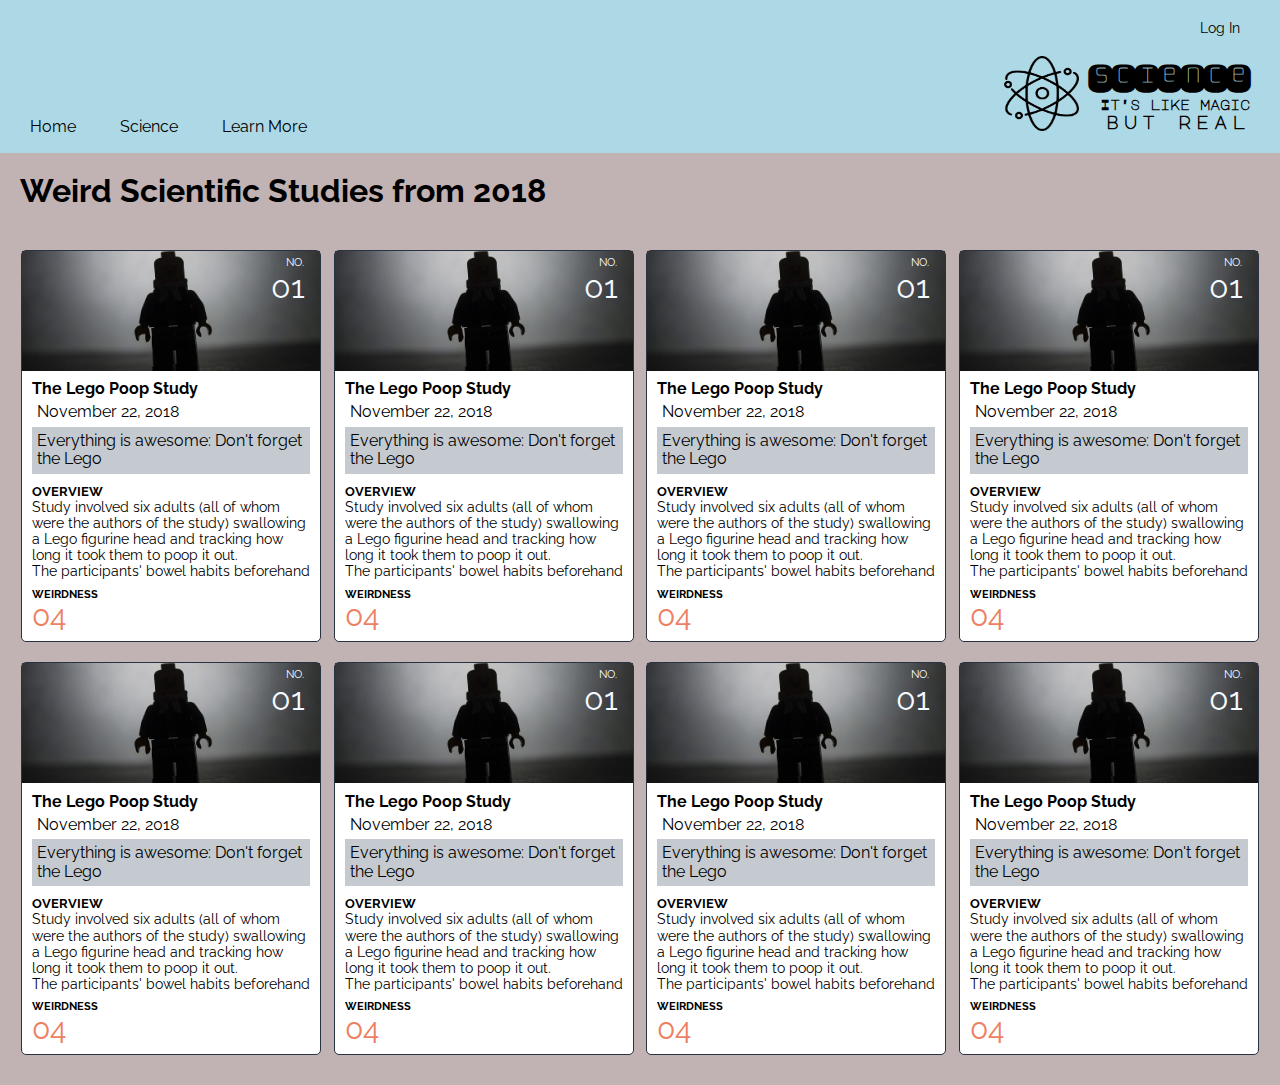
==== index.html @ 2aad4932 "First card duplicated x 8" ====
<!DOCTYPE html>
<html>
<head>
  <meta charset="utf-8">
  <meta name="viewport" content="width=device-width, initial-scale=1">
  <title>Static Comp I</title>
  <link rel="stylesheet" type="text/css" href="styles/normalize.css">
  <link rel="stylesheet" type="text/css" href="styles/styles.css">
  <link href="https://fonts.googleapis.com/css?family=Major+Mono+Display|Monofett|Raleway:400,600,800" rel="stylesheet">
  <link rel="stylesheet" href="https://use.fontawesome.com/releases/v5.7.0/css/all.css" integrity="sha384-lZN37f5QGtY3VHgisS14W3ExzMWZxybE1SJSEsQp9S+oqd12jhcu+A56Ebc1zFSJ" crossorigin="anonymous">
</head>
<body>
  <header class="header">
    <nav class="header_nav nav">
      <ul class="nav">
        <li class="home">
          <a href="#" class="menu">
            <i class="fas fa-home icon"></i>
            Home
          </a>
        </li>
        <li class="help">
          <a href="#" class="menu">
           <i class="fas fa-hands-helping icon"></i>
            Science
          </a>
        </li>
        <li class="learn-more">
          <a href="#" class="menu">
            <i class="fas fa-list-alt icon"></i>
            Learn More
          </a>
        </li>
      </ul>
    </nav>
    <section class="header-right">
      <article class="user">
        <a href="Log In" class="login">
          <i class="far fa-user-circle icon"></i>
          Log In
          <i class="fas fa-caret-down icon"></i>
        </a>
      </article>
      <article class="logo">
        <a href="#" class="logo-a">
          <img src="images/science.png" class="logo-img" alt="Atom icon for science logo">
          <div class="logo-text">
            <h1 class="logo-heading">
            Science
            </h1>
            <h2 class="logo-subheading">  It's like magic <span class="but-real">
              but real
            </span></h2>
          </div>
        </a>
      </article>
    </section>
  </header>
  <main>
      <h3>
        Weird Scientific Studies from 2018
      </h3>
    <section class="gallery">

      <!-- 11111111111111111 -->

      <article class="card-1 card">
        <div class="cover">
          <img src="images/lego.jpg" class="cover-image" alt="Ominous looking backlit silhouette of a lego man">
          <i class="fas fa-flask cover-icon"></i>
          <p class="rank-label">
            NO.
          </p>
          <p class="rank-number">
            01
          </p>
        </div>
        <div class="text-container">
          <h4>
            The Lego Poop Study
          </h4>
          <p class="date wm-detail">
            November 22, 2018
          </p>
          <a href="https://onlinelibrary.wiley.com/doi/full/10.1111/jpc.14309" class="study-link">
            <p class="link">
             Everything is awesome: Don't forget the Lego
            </p>
          </a>
          <h5 class="overview">
            Overview
          </h5>
          <p class="details">
            Study involved six adults (all of whom were the authors of the study) swallowing a Lego figurine head and tracking how long it took them to poop it out. <br>
            The participants' bowel habits beforehand were measured by a Stool Hardness and Transit (SHAT) score, while the dependent variable was the Found and Retrieved Time (FART) score.
          </p>
          <h6>
            Weirdness
          </h6>
          <p class="num">
            04
          </p>
        </div>
      </article>

      <!-- 222222222222222222 -->

      <article class="card-2 card">
        <div class="cover">
          <img src="images/lego.jpg" class="cover-image" alt="Ominous looking backlit silhouette of a lego man">
          <i class="fas fa-flask cover-icon"></i>
          <p class="rank-label">
            NO.
          </p>
          <p class="rank-number">
            01
          </p>
        </div>
        <div class="text-container">
          <h4>
            The Lego Poop Study
          </h4>
          <p class="date wm-detail">
            November 22, 2018
          </p>
          <a href="https://onlinelibrary.wiley.com/doi/full/10.1111/jpc.14309" class="study-link">
            <p class="link">
             Everything is awesome: Don't forget the Lego
            </p>
          </a>
          <h5 class="overview">
            Overview
          </h5>
          <p class="details">
            Study involved six adults (all of whom were the authors of the study) swallowing a Lego figurine head and tracking how long it took them to poop it out. <br>
            The participants' bowel habits beforehand were measured by a Stool Hardness and Transit (SHAT) score, while the dependent variable was the Found and Retrieved Time (FART) score.
          </p>
          <h6>
            Weirdness
          </h6>
          <p class="num">
            04
          </p>
        </div>
      </article>
      
      <!-- 3333333333333333333 -->

      <article class="card-3 card">
        <div class="cover">
          <img src="images/lego.jpg" class="cover-image" alt="Ominous looking backlit silhouette of a lego man">
          <i class="fas fa-flask cover-icon"></i>
          <p class="rank-label">
            NO.
          </p>
          <p class="rank-number">
            01
          </p>
        </div>
        <div class="text-container">
          <h4>
            The Lego Poop Study
          </h4>
          <p class="date wm-detail">
            November 22, 2018
          </p>
          <a href="https://onlinelibrary.wiley.com/doi/full/10.1111/jpc.14309" class="study-link">
            <p class="link">
             Everything is awesome: Don't forget the Lego
            </p>
          </a>
          <h5 class="overview">
            Overview
          </h5>
          <p class="details">
            Study involved six adults (all of whom were the authors of the study) swallowing a Lego figurine head and tracking how long it took them to poop it out. <br>
            The participants' bowel habits beforehand were measured by a Stool Hardness and Transit (SHAT) score, while the dependent variable was the Found and Retrieved Time (FART) score.
          </p>
          <h6>
            Weirdness
          </h6>
          <p class="num">
            04
          </p>
        </div>
      </article>    

      <!-- 4444444444444444444 -->

      <article class="card-4 card">
        <div class="cover">
          <img src="images/lego.jpg" class="cover-image" alt="Ominous looking backlit silhouette of a lego man">
          <i class="fas fa-flask cover-icon"></i>
          <p class="rank-label">
            NO.
          </p>
          <p class="rank-number">
            01
          </p>
        </div>
        <div class="text-container">
          <h4>
            The Lego Poop Study
          </h4>
          <p class="date wm-detail">
            November 22, 2018
          </p>
          <a href="https://onlinelibrary.wiley.com/doi/full/10.1111/jpc.14309" class="study-link">
            <p class="link">
             Everything is awesome: Don't forget the Lego
            </p>
          </a>
          <h5 class="overview">
            Overview
          </h5>
          <p class="details">
            Study involved six adults (all of whom were the authors of the study) swallowing a Lego figurine head and tracking how long it took them to poop it out. <br>
            The participants' bowel habits beforehand were measured by a Stool Hardness and Transit (SHAT) score, while the dependent variable was the Found and Retrieved Time (FART) score.
          </p>
          <h6>
            Weirdness
          </h6>
          <p class="num">
            04
          </p>
        </div>
      </article>

      <!-- 55555555555555555555555 -->

      <article class="card-5 card">
        <div class="cover">
          <img src="images/lego.jpg" class="cover-image" alt="Ominous looking backlit silhouette of a lego man">
          <i class="fas fa-flask cover-icon"></i>
          <p class="rank-label">
            NO.
          </p>
          <p class="rank-number">
            01
          </p>
        </div>
        <div class="text-container">
          <h4>
            The Lego Poop Study
          </h4>
          <p class="date wm-detail">
            November 22, 2018
          </p>
          <a href="https://onlinelibrary.wiley.com/doi/full/10.1111/jpc.14309" class="study-link">
            <p class="link">
             Everything is awesome: Don't forget the Lego
            </p>
          </a>
          <h5 class="overview">
            Overview
          </h5>
          <p class="details">
            Study involved six adults (all of whom were the authors of the study) swallowing a Lego figurine head and tracking how long it took them to poop it out. <br>
            The participants' bowel habits beforehand were measured by a Stool Hardness and Transit (SHAT) score, while the dependent variable was the Found and Retrieved Time (FART) score.
          </p>
          <h6>
            Weirdness
          </h6>
          <p class="num">
            04
          </p>
        </div>
      </article>   

      <!-- 6666666666666666666666 -->

      <article class="card-6 card">
        <div class="cover">
          <img src="images/lego.jpg" class="cover-image" alt="Ominous looking backlit silhouette of a lego man">
          <i class="fas fa-flask cover-icon"></i>
          <p class="rank-label">
            NO.
          </p>
          <p class="rank-number">
            01
          </p>
        </div>
        <div class="text-container">
          <h4>
            The Lego Poop Study
          </h4>
          <p class="date wm-detail">
            November 22, 2018
          </p>
          <a href="https://onlinelibrary.wiley.com/doi/full/10.1111/jpc.14309" class="study-link">
            <p class="link">
             Everything is awesome: Don't forget the Lego
            </p>
          </a>
          <h5 class="overview">
            Overview
          </h5>
          <p class="details">
            Study involved six adults (all of whom were the authors of the study) swallowing a Lego figurine head and tracking how long it took them to poop it out. <br>
            The participants' bowel habits beforehand were measured by a Stool Hardness and Transit (SHAT) score, while the dependent variable was the Found and Retrieved Time (FART) score.
          </p>
          <h6>
            Weirdness
          </h6>
          <p class="num">
            04
          </p>
        </div>
      </article>

      <!-- 777777777777777777777 -->

      <article class="card-7 card">
        <div class="cover">
          <img src="images/lego.jpg" class="cover-image" alt="Ominous looking backlit silhouette of a lego man">
          <i class="fas fa-flask cover-icon"></i>
          <p class="rank-label">
            NO.
          </p>
          <p class="rank-number">
            01
          </p>
        </div>
        <div class="text-container">
          <h4>
            The Lego Poop Study
          </h4>
          <p class="date wm-detail">
            November 22, 2018
          </p>
          <a href="https://onlinelibrary.wiley.com/doi/full/10.1111/jpc.14309" class="study-link">
            <p class="link">
             Everything is awesome: Don't forget the Lego
            </p>
          </a>
          <h5 class="overview">
            Overview
          </h5>
          <p class="details">
            Study involved six adults (all of whom were the authors of the study) swallowing a Lego figurine head and tracking how long it took them to poop it out. <br>
            The participants' bowel habits beforehand were measured by a Stool Hardness and Transit (SHAT) score, while the dependent variable was the Found and Retrieved Time (FART) score.
          </p>
          <h6>
            Weirdness
          </h6>
          <p class="num">
            04
          </p>
        </div>
      </article>
      
      <!-- 8888888888888888888 -->

      <article class="card-8 card">
        <div class="cover">
          <img src="images/lego.jpg" class="cover-image" alt="Ominous looking backlit silhouette of a lego man">
          <i class="fas fa-flask cover-icon"></i>
          <p class="rank-label">
            NO.
          </p>
          <p class="rank-number">
            01
          </p>
        </div>
        <div class="text-container">
          <h4>
            The Lego Poop Study
          </h4>
          <p class="date wm-detail">
            November 22, 2018
          </p>
          <a href="https://onlinelibrary.wiley.com/doi/full/10.1111/jpc.14309" class="study-link">
            <p class="link">
             Everything is awesome: Don't forget the Lego
            </p>
          </a>
          <h5 class="overview">
            Overview
          </h5>
          <p class="details">
            Study involved six adults (all of whom were the authors of the study) swallowing a Lego figurine head and tracking how long it took them to poop it out. <br>
            The participants' bowel habits beforehand were measured by a Stool Hardness and Transit (SHAT) score, while the dependent variable was the Found and Retrieved Time (FART) score.
          </p>
          <h6>
            Weirdness
          </h6>
          <p class="num">
            04
          </p>
        </div>
      </article>    


    </section>
  </main>
</body>
</html>
---- styles/styles.css ----
/*/////UNIVERSAL/////*/

*,
*:after,
*:before {
  box-sizing: border-box;
}

body {
  font-size: 16px;
  font-family: 'Raleway', sans-serif;
}

ul,
li {
  color: inherit;
  display: inline-block;
  list-style-type: none;
  padding: 0 0 0 10px;
}

a {
  color: inherit;
  text-decoration: none;
}

.num,
h3,
h4,
h5,
h6,
p {
  margin: 0;
}

/*/////HEADER/////*/

.header {
  display: flex;
  justify-content: space-between;
  background-color: lightblue;
}

.nav {
  align-self: flex-end;
}

.menu {
  margin-right: 20px;
}

.header-right {
  width: 32%;
  text-align: right;
}

.icon {
  margin: 5px;
}

.logo {
  width: 100%;
  display: inline;
}

.logo-a {
  display: flex;
  justify-content: flex-end;
  padding: 0 30px 20px 0;
}

.logo-heading {
  font-family: 'Monofett', cursive;
  font-size: 40px;
  line-height: 1;
  margin: 0 0 0 10px
}

.logo-img {
  width: 75px;
  height: 75px;
}

/*.logo-text {
  width: 60%;
}*/

.logo-subheading {
  font-family: 'Major Mono Display', monospace;
  font-size: 14px;
  margin: 0 0 0 10px;
}

.but-real {
  display: block;
  font-size: 18px;
  letter-spacing: 5px;
}

.user {
  font-size: 14px;
  width: 100%;
  padding: 20px 30px 20px 0;
/*  text-align: right;
*/}



/*/////MAIN/////*/

main {
  background-color: #C1B2B4;
}

h3 {
  font-size: 2rem;
  padding: 20px;
}

.gallery {
  align-content: space-around;
  display: flex;
  flex-wrap: wrap;
  justify-content: space-around;
  padding: 15px;
  width: 100%;
}

.card {
  background-color: #FFFFFF;
  border-radius: 5px;
  border: 1px solid #293241;
  box-shadow:  0px 0px 5px #E0FBFC, ix 0px 3px #ED7F63;
  margin: 5px 5px 15px 5px;
  min-width: 250px;
  position: relative;
  width: 24%;
}


.cover-image {
  position: relative;
  filter: brightness(80%);
  max-height: 120px;
  object-fit: cover; 
  width: 100%;
  z-index: 0;
}

.cover-icon {
  position: absolute;
  font-size: 3rem;
  color: #F4FAFF;
  top: 0;
  z-index: 2;
  padding: .5rem 0 0 .5rem;
}

.rank-label {
  position: absolute;
  top: 5px;
  z-index: 3;
  right: 1rem;
  font-size: .7rem;
  color: #F4FAFF;
  text-transform: uppercase;
}

.rank-number {
  position: absolute;
  z-index: 4;
  right: 15px;
  top: 30px;
  color: #F4FAFF;
  font-size: 2rem;
  line-height: .7rem;
}

.text-container {
  position: relative;
  padding: 5px 10px 10px 10px;
}

.date {
  padding: 5px;
}
.link {
  background-color: #C4CAD0;
  width: 100%;
  padding: 5px;
}


.details {
  font-size: 14px;
  width: 100%;
  height: 80px;
  overflow: auto;
}
 h5,
 h6 {
  padding-top: 10px;
  text-transform: uppercase;
 }
.num {
  font-size: 30px;
  color: #ED7F63;
  line-height: 1;
}



/*/////FOOTER/////*/
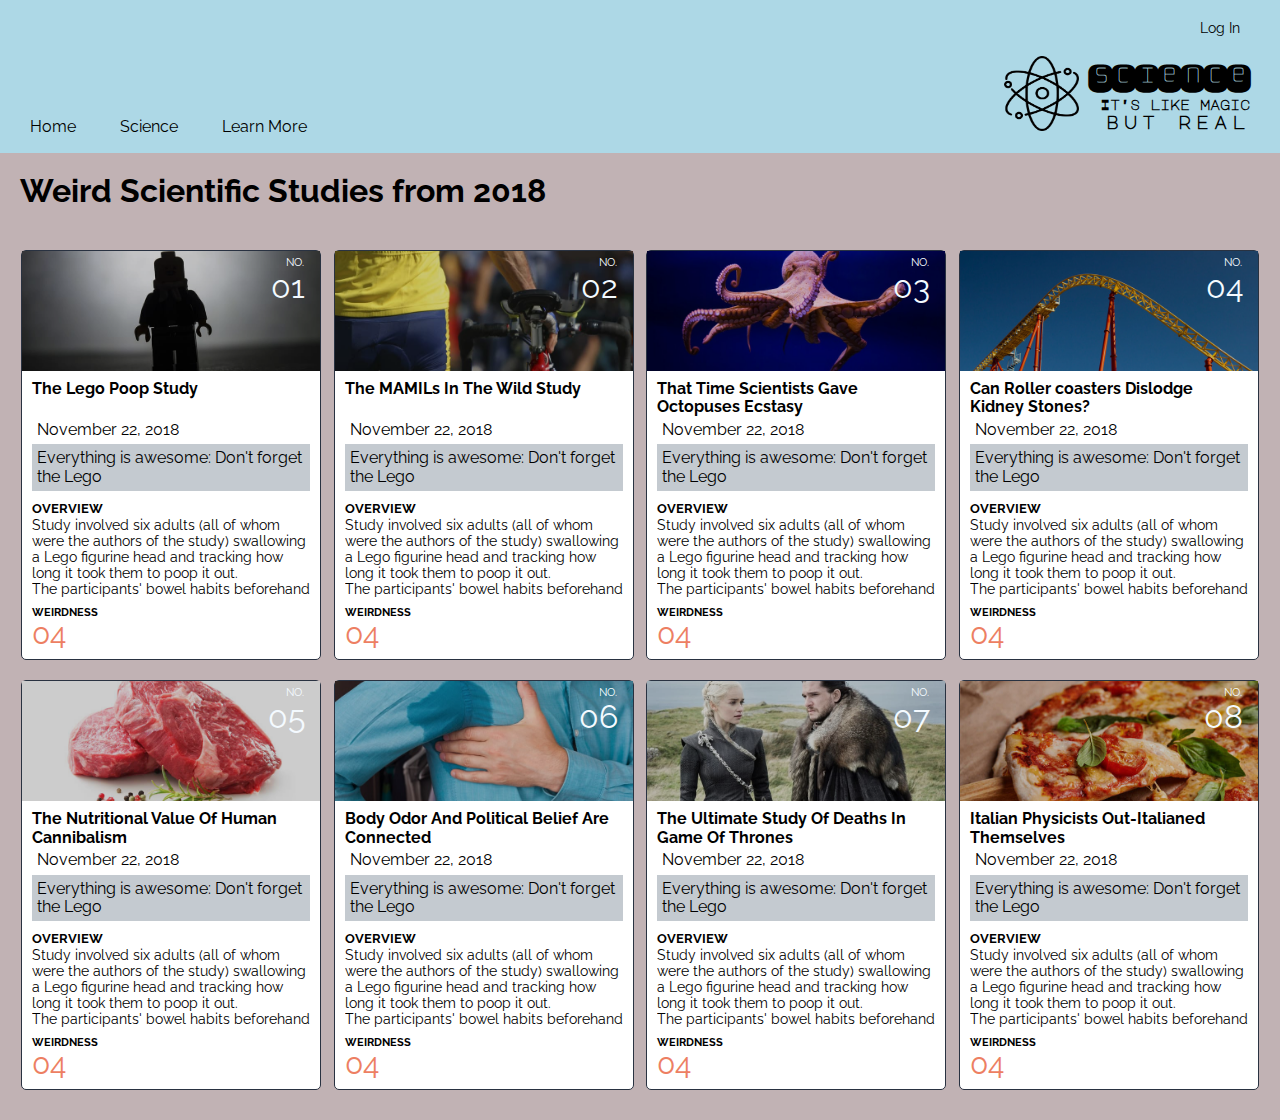
==== commit fe215836: "Cards numbered, titles and images added" ====
--- a/index.html
+++ b/index.html
@@ -107,18 +107,18 @@
 
       <article class="card-2 card">
         <div class="cover">
-          <img src="images/lego.jpg" class="cover-image" alt="Ominous looking backlit silhouette of a lego man">
-          <i class="fas fa-flask cover-icon"></i>
-          <p class="rank-label">
-            NO.
-          </p>
-          <p class="rank-number">
-            01
-          </p>
-        </div>
-        <div class="text-container">
-          <h4>
-            The Lego Poop Study
+          <img src="images/MAMIL.jpg" class="cover-image" alt="Middle-aged man in Lycra (MAMIL) in his natural habitat with roadbike">
+          <i class="fas fa-flask cover-icon"></i>
+          <p class="rank-label">
+            NO.
+          </p>
+          <p class="rank-number">
+            02
+          </p>
+        </div>
+        <div class="text-container">
+          <h4>
+            The MAMILs In The Wild Study
           </h4>
           <p class="date wm-detail">
             November 22, 2018
@@ -148,18 +148,18 @@
 
       <article class="card-3 card">
         <div class="cover">
-          <img src="images/lego.jpg" class="cover-image" alt="Ominous looking backlit silhouette of a lego man">
-          <i class="fas fa-flask cover-icon"></i>
-          <p class="rank-label">
-            NO.
-          </p>
-          <p class="rank-number">
-            01
-          </p>
-        </div>
-        <div class="text-container">
-          <h4>
-            The Lego Poop Study
+          <img src="images/octopus.jpg" class="cover-image" alt="Large pink octopus in blue sea">
+          <i class="fas fa-flask cover-icon"></i>
+          <p class="rank-label">
+            NO.
+          </p>
+          <p class="rank-number">
+            03
+          </p>
+        </div>
+        <div class="text-container">
+          <h4>
+            That Time Scientists Gave Octopuses Ecstasy
           </h4>
           <p class="date wm-detail">
             November 22, 2018
@@ -189,18 +189,18 @@
 
       <article class="card-4 card">
         <div class="cover">
-          <img src="images/lego.jpg" class="cover-image" alt="Ominous looking backlit silhouette of a lego man">
-          <i class="fas fa-flask cover-icon"></i>
-          <p class="rank-label">
-            NO.
-          </p>
-          <p class="rank-number">
-            01
-          </p>
-        </div>
-        <div class="text-container">
-          <h4>
-            The Lego Poop Study
+          <img src="images/rollercoaster.jpg" class="cover-image" alt="Red and yellow rollercoaster against blue sky">
+          <i class="fas fa-flask cover-icon"></i>
+          <p class="rank-label">
+            NO.
+          </p>
+          <p class="rank-number">
+            04
+          </p>
+        </div>
+        <div class="text-container">
+          <h4>
+            Can Roller coasters Dislodge Kidney Stones?
           </h4>
           <p class="date wm-detail">
             November 22, 2018
@@ -230,18 +230,18 @@
 
       <article class="card-5 card">
         <div class="cover">
-          <img src="images/lego.jpg" class="cover-image" alt="Ominous looking backlit silhouette of a lego man">
-          <i class="fas fa-flask cover-icon"></i>
-          <p class="rank-label">
-            NO.
-          </p>
-          <p class="rank-number">
-            01
-          </p>
-        </div>
-        <div class="text-container">
-          <h4>
-            The Lego Poop Study
+          <img src="images/meat.jpg" class="cover-image" alt="Ominous looking backlit silhouette of a lego man">
+          <i class="fas fa-flask cover-icon"></i>
+          <p class="rank-label">
+            NO.
+          </p>
+          <p class="rank-number">
+            05
+          </p>
+        </div>
+        <div class="text-container">
+          <h4>
+            The Nutritional Value Of Human Cannibalism
           </h4>
           <p class="date wm-detail">
             November 22, 2018
@@ -271,18 +271,18 @@
 
       <article class="card-6 card">
         <div class="cover">
-          <img src="images/lego.jpg" class="cover-image" alt="Ominous looking backlit silhouette of a lego man">
-          <i class="fas fa-flask cover-icon"></i>
-          <p class="rank-label">
-            NO.
-          </p>
-          <p class="rank-number">
-            01
-          </p>
-        </div>
-        <div class="text-container">
-          <h4>
-            The Lego Poop Study
+          <img src="images/pit-stain.jpg" class="cover-image" alt="Ominous looking backlit silhouette of a lego man">
+          <i class="fas fa-flask cover-icon"></i>
+          <p class="rank-label">
+            NO.
+          </p>
+          <p class="rank-number">
+            06
+          </p>
+        </div>
+        <div class="text-container">
+          <h4>
+            Body Odor And Political Belief Are Connected
           </h4>
           <p class="date wm-detail">
             November 22, 2018
@@ -312,18 +312,18 @@
 
       <article class="card-7 card">
         <div class="cover">
-          <img src="images/lego.jpg" class="cover-image" alt="Ominous looking backlit silhouette of a lego man">
-          <i class="fas fa-flask cover-icon"></i>
-          <p class="rank-label">
-            NO.
-          </p>
-          <p class="rank-number">
-            01
-          </p>
-        </div>
-        <div class="text-container">
-          <h4>
-            The Lego Poop Study
+          <img src="images/GOT.jpg" class="cover-image" alt="Ominous looking backlit silhouette of a lego man">
+          <i class="fas fa-flask cover-icon"></i>
+          <p class="rank-label">
+            NO.
+          </p>
+          <p class="rank-number">
+            07
+          </p>
+        </div>
+        <div class="text-container">
+          <h4>
+            The Ultimate Study Of Deaths In Game Of Thrones
           </h4>
           <p class="date wm-detail">
             November 22, 2018
@@ -353,18 +353,18 @@
 
       <article class="card-8 card">
         <div class="cover">
-          <img src="images/lego.jpg" class="cover-image" alt="Ominous looking backlit silhouette of a lego man">
-          <i class="fas fa-flask cover-icon"></i>
-          <p class="rank-label">
-            NO.
-          </p>
-          <p class="rank-number">
-            01
-          </p>
-        </div>
-        <div class="text-container">
-          <h4>
-            The Lego Poop Study
+          <img src="images/pizza.jpg" class="cover-image" alt="Ominous looking backlit silhouette of a lego man">
+          <i class="fas fa-flask cover-icon"></i>
+          <p class="rank-label">
+            NO.
+          </p>
+          <p class="rank-number">
+            08
+          </p>
+        </div>
+        <div class="text-container">
+          <h4>
+            Italian Physicists Out-Italianed Themselves
           </h4>
           <p class="date wm-detail">
             November 22, 2018
--- a/styles/styles.css
+++ b/styles/styles.css
@@ -182,6 +182,9 @@
   padding: 5px 10px 10px 10px;
 }
 
+h4 {
+  height: 36px;
+}
 .date {
   padding: 5px;
 }
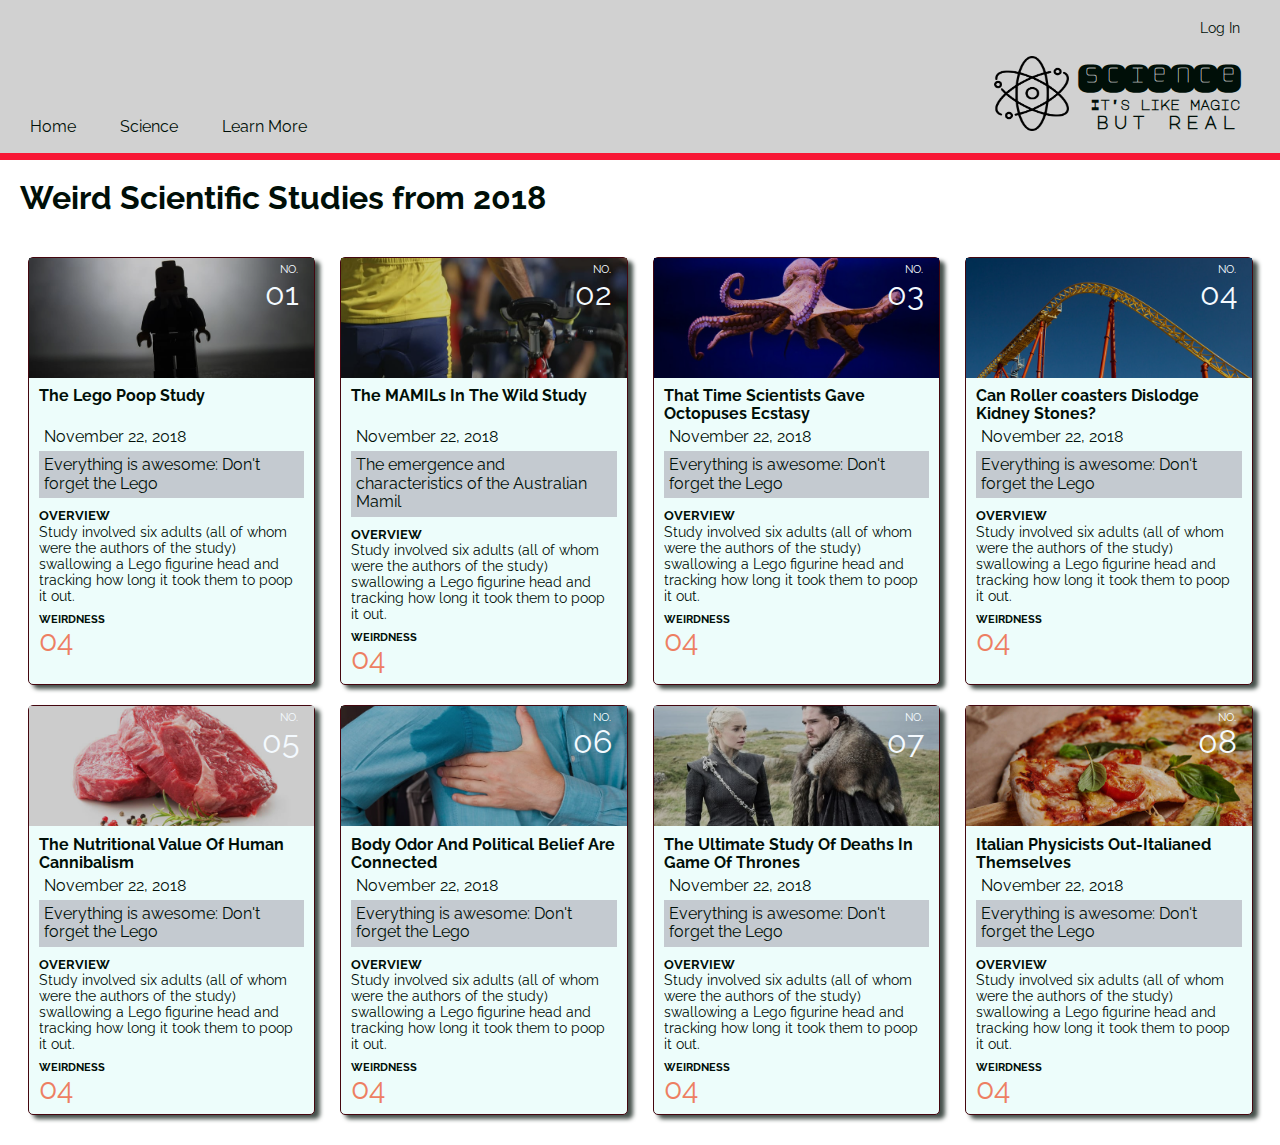
==== commit 2a3c10c3: "Grow hover states on cards" ====
--- a/index.html
+++ b/index.html
@@ -13,19 +13,19 @@
   <header class="header">
     <nav class="header_nav nav">
       <ul class="nav">
-        <li class="home">
+        <li class="home grow nav-item">
           <a href="#" class="menu">
             <i class="fas fa-home icon"></i>
             Home
           </a>
         </li>
-        <li class="help">
+        <li class="help grow nav-item">
           <a href="#" class="menu">
            <i class="fas fa-hands-helping icon"></i>
             Science
           </a>
         </li>
-        <li class="learn-more">
+        <li class="learn-more grow nav-item">
           <a href="#" class="menu">
             <i class="fas fa-list-alt icon"></i>
             Learn More
@@ -34,15 +34,15 @@
       </ul>
     </nav>
     <section class="header-right">
-      <article class="user">
+      <div class="user">
         <a href="Log In" class="login">
           <i class="far fa-user-circle icon"></i>
           Log In
-          <i class="fas fa-caret-down icon"></i>
+          <i class="fas fa-caret-down icon grow"></i>
         </a>
-      </article>
+      </div>
       <article class="logo">
-        <a href="#" class="logo-a">
+        <a href="#" class="logo-a grow-logo">
           <img src="images/science.png" class="logo-img" alt="Atom icon for science logo">
           <div class="logo-text">
             <h1 class="logo-heading">
@@ -64,7 +64,7 @@
 
       <!-- 11111111111111111 -->
 
-      <article class="card-1 card">
+      <article class="card-1 card grow">
         <div class="cover">
           <img src="images/lego.jpg" class="cover-image" alt="Ominous looking backlit silhouette of a lego man">
           <i class="fas fa-flask cover-icon"></i>
@@ -105,7 +105,7 @@
 
       <!-- 222222222222222222 -->
 
-      <article class="card-2 card">
+      <article class="card-2 card grow">
         <div class="cover">
           <img src="images/MAMIL.jpg" class="cover-image" alt="Middle-aged man in Lycra (MAMIL) in his natural habitat with roadbike">
           <i class="fas fa-flask cover-icon"></i>
@@ -123,9 +123,9 @@
           <p class="date wm-detail">
             November 22, 2018
           </p>
-          <a href="https://onlinelibrary.wiley.com/doi/full/10.1111/jpc.14309" class="study-link">
-            <p class="link">
-             Everything is awesome: Don't forget the Lego
+          <a href="https://www.mja.com.au/journal/2018/209/11/emergence-and-characteristics-australian-mamil">
+            <p class="link">
+             The emergence and characteristics of the Australian Mamil
             </p>
           </a>
           <h5 class="overview">
@@ -146,7 +146,7 @@
       
       <!-- 3333333333333333333 -->
 
-      <article class="card-3 card">
+      <article class="card-3 card grow">
         <div class="cover">
           <img src="images/octopus.jpg" class="cover-image" alt="Large pink octopus in blue sea">
           <i class="fas fa-flask cover-icon"></i>
@@ -187,7 +187,7 @@
 
       <!-- 4444444444444444444 -->
 
-      <article class="card-4 card">
+      <article class="card-4 card grow">
         <div class="cover">
           <img src="images/rollercoaster.jpg" class="cover-image" alt="Red and yellow rollercoaster against blue sky">
           <i class="fas fa-flask cover-icon"></i>
@@ -228,7 +228,7 @@
 
       <!-- 55555555555555555555555 -->
 
-      <article class="card-5 card">
+      <article class="card-5 card grow">
         <div class="cover">
           <img src="images/meat.jpg" class="cover-image" alt="Ominous looking backlit silhouette of a lego man">
           <i class="fas fa-flask cover-icon"></i>
@@ -269,7 +269,7 @@
 
       <!-- 6666666666666666666666 -->
 
-      <article class="card-6 card">
+      <article class="card-6 card grow">
         <div class="cover">
           <img src="images/pit-stain.jpg" class="cover-image" alt="Ominous looking backlit silhouette of a lego man">
           <i class="fas fa-flask cover-icon"></i>
@@ -310,7 +310,7 @@
 
       <!-- 777777777777777777777 -->
 
-      <article class="card-7 card">
+      <article class="card-7 card grow">
         <div class="cover">
           <img src="images/GOT.jpg" class="cover-image" alt="Ominous looking backlit silhouette of a lego man">
           <i class="fas fa-flask cover-icon"></i>
@@ -351,7 +351,7 @@
       
       <!-- 8888888888888888888 -->
 
-      <article class="card-8 card">
+      <article class="card-8 card grow">
         <div class="cover">
           <img src="images/pizza.jpg" class="cover-image" alt="Ominous looking backlit silhouette of a lego man">
           <i class="fas fa-flask cover-icon"></i>
--- a/styles/styles.css
+++ b/styles/styles.css
@@ -10,6 +10,7 @@
 body {
   font-size: 16px;
   font-family: 'Raleway', sans-serif;
+  color: #000F08;
 }
 
 ul,
@@ -39,7 +40,8 @@
 .header {
   display: flex;
   justify-content: space-between;
-  background-color: lightblue;
+  background-color: #D1D1D1;
+  border-bottom: 7px solid #F71735;
 }
 
 .nav {
@@ -67,7 +69,7 @@
 .logo-a {
   display: flex;
   justify-content: flex-end;
-  padding: 0 30px 20px 0;
+  margin: 0 40px 20px 0;
 }
 
 .logo-heading {
@@ -105,12 +107,33 @@
 /*  text-align: right;
 */}
 
-
+.card,
+.nav-item {
+  transition:all 0.3s ease;
+}
+
+.logo-a {
+  transition:all 0.4s ease;
+}
+
+.grow-logo:hover {
+  -webkit-transform: scale(1.15);
+  -ms-transform: scale(1.15);
+  transform: scale(1.15);
+} 
+
+.login:hover,
+.nav-item:hover {
+  color: #5A0914;
+  font-weight: bold;
+/*  background-color: #F71735;
+*/  border-radius: 10px;
+}
 
 /*/////MAIN/////*/
 
 main {
-  background-color: #C1B2B4;
+  background-color: #FFFFFF;
 }
 
 h3 {
@@ -128,14 +151,20 @@
 }
 
 .card {
-  background-color: #FFFFFF;
+  background-color: #EDFDFB;
   border-radius: 5px;
-  border: 1px solid #293241;
-  box-shadow:  0px 0px 5px #E0FBFC, ix 0px 3px #ED7F63;
+  border: 1px solid #44070F;
+  box-shadow:  5px 4px 4px #45504B;
   margin: 5px 5px 15px 5px;
   min-width: 250px;
   position: relative;
-  width: 24%;
+  width: 23%;
+}
+
+.grow:hover {
+  -webkit-transform: scale(1.05);
+  -ms-transform: scale(1.05);
+  transform: scale(1.05);
 }
 
 
@@ -150,7 +179,7 @@
 
 .cover-icon {
   position: absolute;
-  font-size: 3rem;
+  font-size: 40px;
   color: #F4FAFF;
   top: 0;
   z-index: 2;
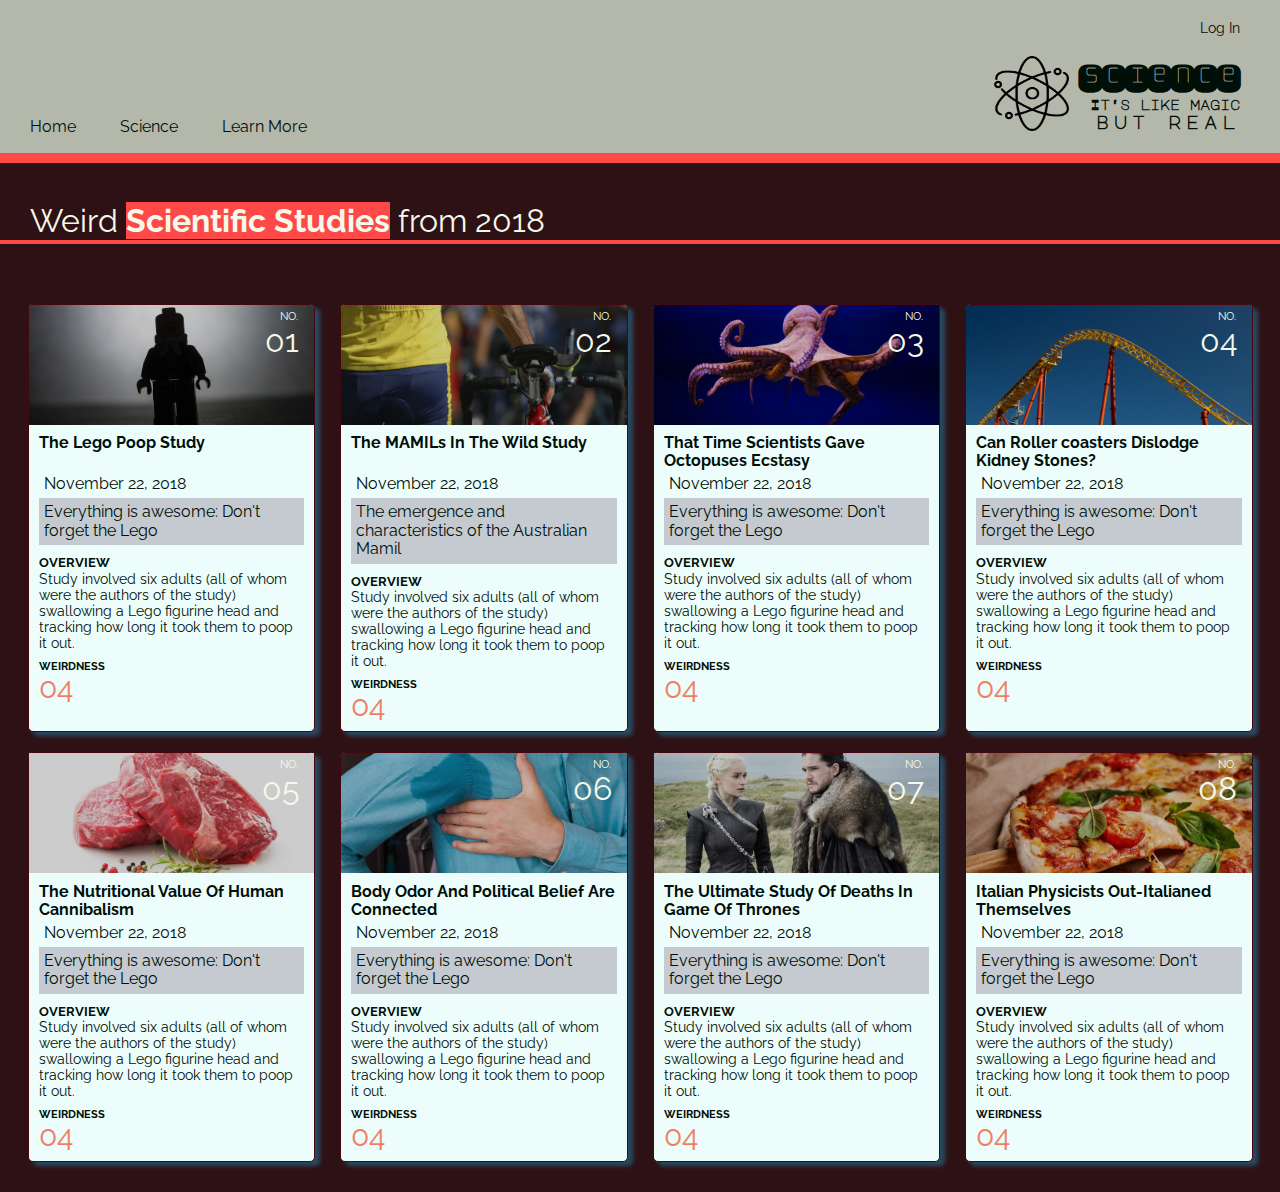
==== commit 0b5d539e: "Changes to color scheme and h3" ====
--- a/index.html
+++ b/index.html
@@ -58,7 +58,7 @@
   </header>
   <main>
       <h3>
-        Weird Scientific Studies from 2018
+        Weird <span class="sci">Scientific Studies</span> from 2018
       </h3>
     <section class="gallery">
 
--- a/styles/styles.css
+++ b/styles/styles.css
@@ -40,8 +40,8 @@
 .header {
   display: flex;
   justify-content: space-between;
-  background-color: #D1D1D1;
-  border-bottom: 7px solid #F71735;
+  background-color: #B4B8AB;
+  border-bottom: 10px solid #FF4949;
 }
 
 .nav {
@@ -133,12 +133,23 @@
 /*/////MAIN/////*/
 
 main {
-  background-color: #FFFFFF;
+  background-color: #2E1114;
 }
 
 h3 {
   font-size: 2rem;
-  padding: 20px;
+  padding: 40px 0 0 30px;
+  margin-bottom: 40px;
+  font-weight: normal;
+  color: #F4F9E9; 
+  border-bottom: solid 4px #FF4949;
+}
+
+.studies,
+.sci {
+  background-color: #FF4949;
+  font-weight: bold;
+  /*margin: 2px;*/
 }
 
 .gallery {
@@ -154,7 +165,7 @@
   background-color: #EDFDFB;
   border-radius: 5px;
   border: 1px solid #44070F;
-  box-shadow:  5px 4px 4px #45504B;
+  box-shadow:  5px 4px 4px #284B63;
   margin: 5px 5px 15px 5px;
   min-width: 250px;
   position: relative;
@@ -180,7 +191,7 @@
 .cover-icon {
   position: absolute;
   font-size: 40px;
-  color: #F4FAFF;
+  color: #F4F9E9;
   top: 0;
   z-index: 2;
   padding: .5rem 0 0 .5rem;
@@ -192,7 +203,7 @@
   z-index: 3;
   right: 1rem;
   font-size: .7rem;
-  color: #F4FAFF;
+  color: #F4F9E9;
   text-transform: uppercase;
 }
 
@@ -201,7 +212,7 @@
   z-index: 4;
   right: 15px;
   top: 30px;
-  color: #F4FAFF;
+  color: #F4F9E9;
   font-size: 2rem;
   line-height: .7rem;
 }
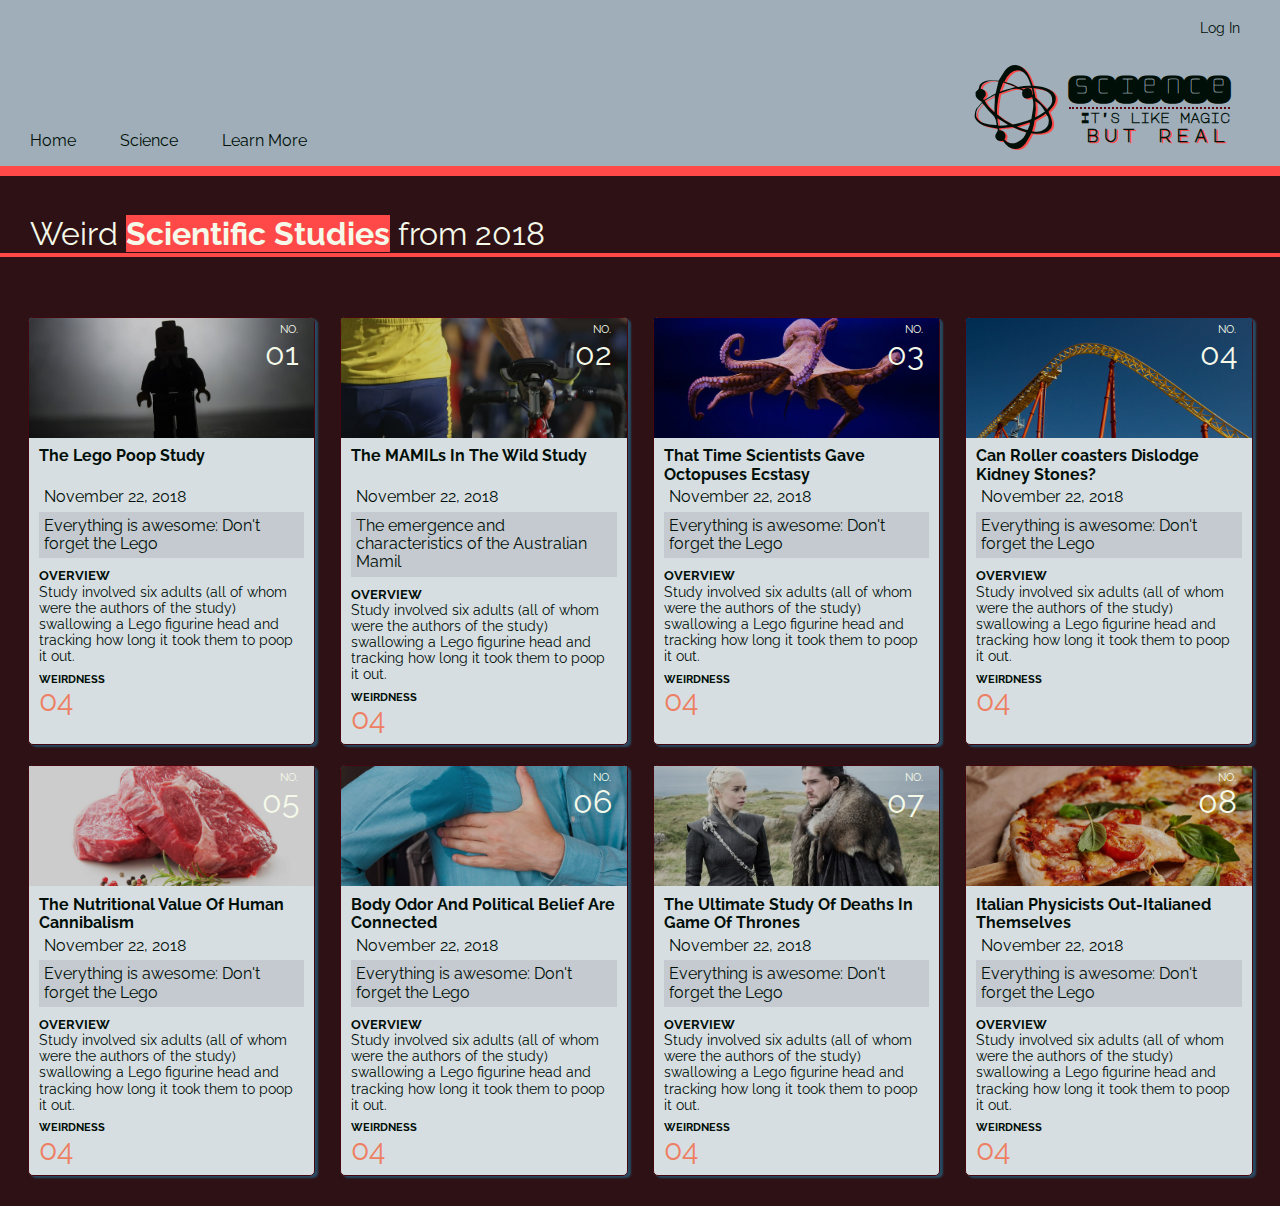
==== commit 2430e5a4: "Changes to color scheme again and media queries" ====
--- a/index.html
+++ b/index.html
@@ -8,6 +8,8 @@
   <link rel="stylesheet" type="text/css" href="styles/styles.css">
   <link href="https://fonts.googleapis.com/css?family=Major+Mono+Display|Monofett|Raleway:400,600,800" rel="stylesheet">
   <link rel="stylesheet" href="https://use.fontawesome.com/releases/v5.7.0/css/all.css" integrity="sha384-lZN37f5QGtY3VHgisS14W3ExzMWZxybE1SJSEsQp9S+oqd12jhcu+A56Ebc1zFSJ" crossorigin="anonymous">
+  <link rel="stylesheet" href="styles/sciencewebfontkit/stylesheet.css" type="text/css" charset="utf-8" />
+
 </head>
 <body>
   <header class="header">
@@ -16,26 +18,32 @@
         <li class="home grow nav-item">
           <a href="#" class="menu">
             <i class="fas fa-home icon"></i>
-            Home
+            <p class="nav-text">
+              Home
+            </p>
           </a>
         </li>
         <li class="help grow nav-item">
           <a href="#" class="menu">
            <i class="fas fa-hands-helping icon"></i>
-            Science
+            <p class="nav-text">
+              Science
+            </p>
           </a>
         </li>
         <li class="learn-more grow nav-item">
           <a href="#" class="menu">
             <i class="fas fa-list-alt icon"></i>
-            Learn More
+            <p class="nav-text">
+              Learn More
+            </p>
           </a>
         </li>
       </ul>
     </nav>
     <section class="header-right">
       <div class="user">
-        <a href="Log In" class="login">
+        <a href="Log In" class="login grow">
           <i class="far fa-user-circle icon"></i>
           Log In
           <i class="fas fa-caret-down icon grow"></i>
@@ -43,7 +51,9 @@
       </div>
       <article class="logo">
         <a href="#" class="logo-a grow-logo">
-          <img src="images/science.png" class="logo-img" alt="Atom icon for science logo">
+          <div class="atom">
+            j
+          </div>
           <div class="logo-text">
             <h1 class="logo-heading">
             Science
--- a/styles/styles.css
+++ b/styles/styles.css
@@ -16,7 +16,7 @@
 ul,
 li {
   color: inherit;
-  display: inline-block;
+  /*display: inline-block;*/
   list-style-type: none;
   padding: 0 0 0 10px;
 }
@@ -40,7 +40,8 @@
 .header {
   display: flex;
   justify-content: space-between;
-  background-color: #B4B8AB;
+  background-color: #9FAEB9;
+  color: #000F08;
   border-bottom: 10px solid #FF4949;
 }
 
@@ -48,28 +49,41 @@
   align-self: flex-end;
 }
 
+.nav-item {
+  display: inline-block;
+}
+
 .menu {
   margin-right: 20px;
 }
 
+.nav-text {
+  display: inline;
+}
 .header-right {
-  width: 32%;
+  width: 25%;
   text-align: right;
 }
 
 .icon {
   margin: 5px;
 }
+.user {
+  font-size: 14px;
+  width: 100%;
+  padding: 20px 30px 20px 0;
+}
 
 .logo {
   width: 100%;
-  display: inline;
 }
 
 .logo-a {
+  height: 100px;
   display: flex;
-  justify-content: flex-end;
-  margin: 0 40px 20px 0;
+  justify-content: center;
+  margin: 0 40px 10px 0;
+  color: #000F08;
 }
 
 .logo-heading {
@@ -79,33 +93,34 @@
   margin: 0 0 0 10px
 }
 
-.logo-img {
-  width: 75px;
-  height: 75px;
-}
-
-/*.logo-text {
-  width: 60%;
-}*/
+
+.atom {
+  font-family: 'science_iconsregular';
+  font-size: 120px;
+  line-height: .9;
+  text-shadow:2px 1px 0 #FF4949;
+}
+
+.logo-text {
+  display: flex;
+  flex-direction: column;
+  justify-content: center;
+}
 
 .logo-subheading {
   font-family: 'Major Mono Display', monospace;
   font-size: 14px;
   margin: 0 0 0 10px;
+  border-top: 2px dotted #5A0914;
 }
 
 .but-real {
   display: block;
   font-size: 18px;
   letter-spacing: 5px;
-}
-
-.user {
-  font-size: 14px;
-  width: 100%;
-  padding: 20px 30px 20px 0;
-/*  text-align: right;
-*/}
+  text-shadow:2px 1px 0 #FF4949;
+}
+
 
 .card,
 .nav-item {
@@ -120,14 +135,16 @@
   -webkit-transform: scale(1.15);
   -ms-transform: scale(1.15);
   transform: scale(1.15);
+  color: #5A0914;
+  
 } 
 
 .login:hover,
 .nav-item:hover {
-  color: #5A0914;
   font-weight: bold;
-/*  background-color: #F71735;
-*/  border-radius: 10px;
+  border-radius: 10px;
+  background-color: #284B63;
+  box-shadow: 0 0 20px 20px #284B63;
 }
 
 /*/////MAIN/////*/
@@ -149,7 +166,6 @@
 .sci {
   background-color: #FF4949;
   font-weight: bold;
-  /*margin: 2px;*/
 }
 
 .gallery {
@@ -162,10 +178,11 @@
 }
 
 .card {
-  background-color: #EDFDFB;
+  background-color: #D7DEE2;
+  color: #000F08;
   border-radius: 5px;
   border: 1px solid #44070F;
-  box-shadow:  5px 4px 4px #284B63;
+  box-shadow:  3px 2px 2px #284B63;
   margin: 5px 5px 15px 5px;
   min-width: 250px;
   position: relative;
@@ -176,6 +193,7 @@
   -webkit-transform: scale(1.05);
   -ms-transform: scale(1.05);
   transform: scale(1.05);
+  box-shadow:5px 5px 5px #284B63;
 }
 
 
@@ -254,4 +272,72 @@
 
 
 
-/*/////FOOTER/////*/
+/*/////MEDIA QUERIES/////*/
+
+@media only screen and (min-width:850px) and (max-width:1100px) {
+    .card {
+      width: 30%;
+      margin: 10px 5px 30px 5px;
+    }
+
+    .logo {
+      padding-right: 30px;
+    }
+
+  }
+
+@media only screen and (min-width:571px) and (max-width:850px) {
+    
+    h3{
+      font-size: 32px;
+    }
+
+    .card {
+      width: 40%;
+      margin: 10px 5px 30px 5px;
+    }
+
+    .logo {
+      width: 30%;
+    }
+
+    .nav-item {
+      display: block;
+    }
+}
+
+@media only screen and (max-width:570px) {
+    .card {
+      width: 75%;
+      margin: 10px 5px 30px 5px;
+    }    
+    h3{
+      font-size: 28px;
+      width: 100%;
+      padding: 40px 30px 0 30px;
+
+      /*text-align: center;*/
+    }
+    .sci {
+      display: block;
+      margin: 0;
+    }
+
+    .header-right {
+      width: 60%;
+    }
+
+    .logo-a {
+      padding-right: 60px;
+    }
+    .nav {
+      align-self: flex-start;
+    }
+    .nav-text {
+      display: none;
+    }
+    .menu {
+      margin: 0;
+    }
+}
+
--- a/styles/sciencewebfontkit/stylesheet.css
+++ b/styles/sciencewebfontkit/stylesheet.css
@@ -0,0 +1,12 @@
+/*! Generated by Font Squirrel (https://www.fontsquirrel.com) on February 5, 2019 */
+
+
+
+@font-face {
+    font-family: 'science_iconsregular';
+    src: url('science_icons-webfont.woff2') format('woff2'),
+         url('science_icons-webfont.woff') format('woff');
+    font-weight: normal;
+    font-style: normal;
+
+}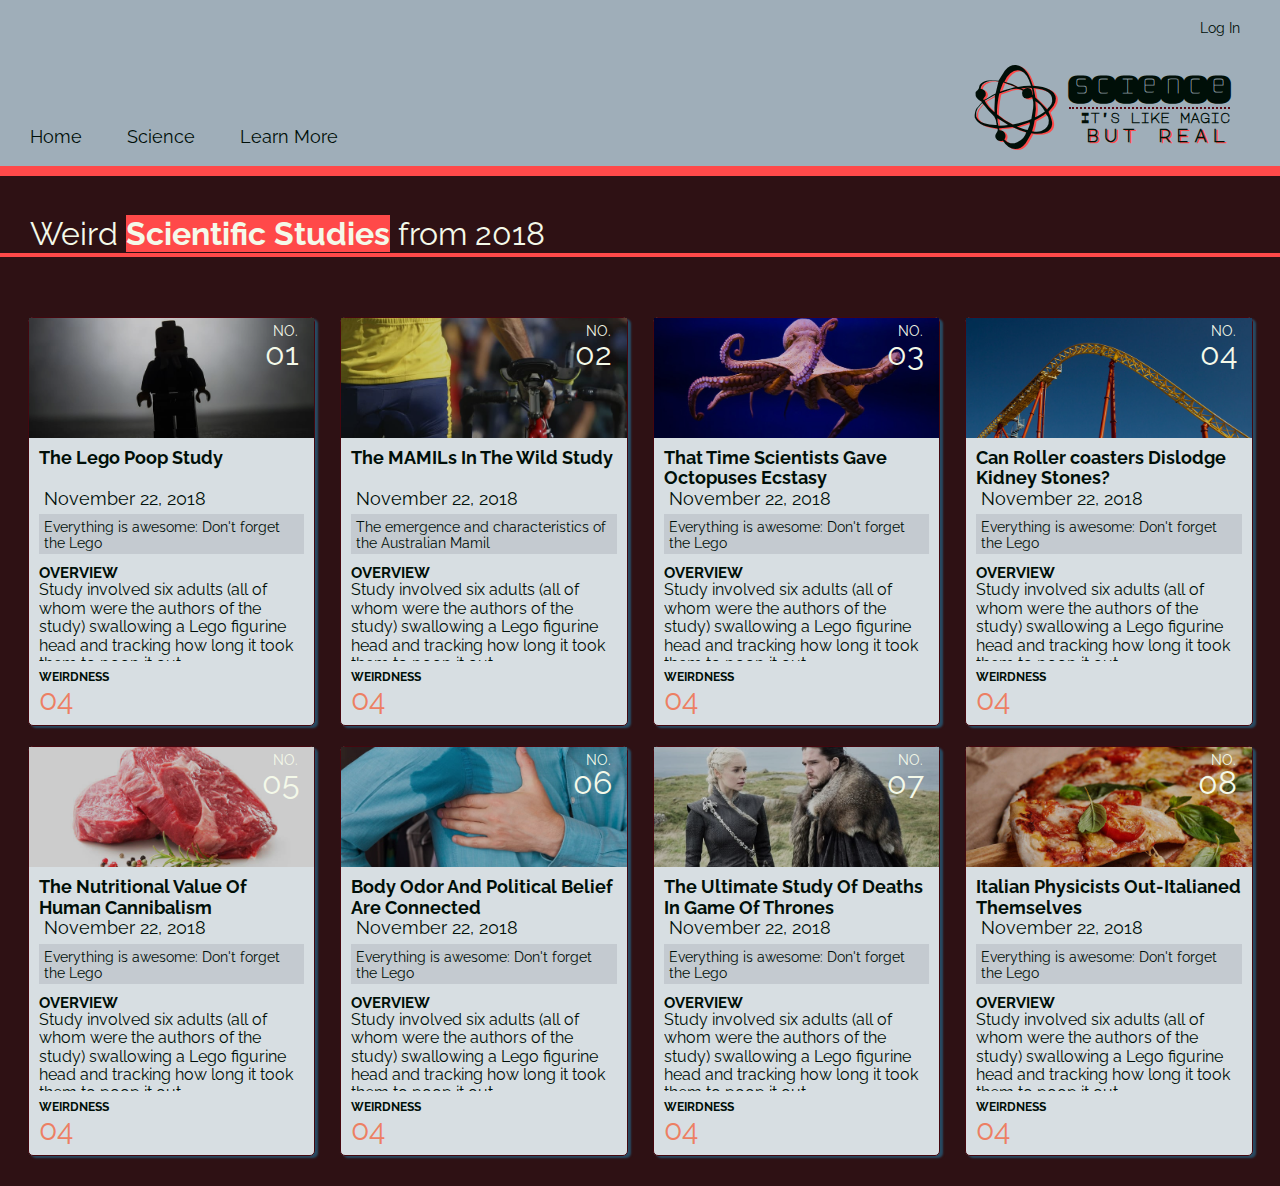
==== commit 85a9dcb7: "favicon" ====
--- a/index.html
+++ b/index.html
@@ -4,6 +4,7 @@
   <meta charset="utf-8">
   <meta name="viewport" content="width=device-width, initial-scale=1">
   <title>Static Comp I</title>
+  <link rel="shortcut icon" href="images/science.ico" />
   <link rel="stylesheet" type="text/css" href="styles/normalize.css">
   <link rel="stylesheet" type="text/css" href="styles/styles.css">
   <link href="https://fonts.googleapis.com/css?family=Major+Mono+Display|Monofett|Raleway:400,600,800" rel="stylesheet">
--- a/styles/styles.css
+++ b/styles/styles.css
@@ -8,7 +8,7 @@
 }
 
 body {
-  font-size: 16px;
+  font-size: 18px;
   font-family: 'Raleway', sans-serif;
   color: #000F08;
 }
@@ -145,6 +145,8 @@
   border-radius: 10px;
   background-color: #284B63;
   box-shadow: 0 0 20px 20px #284B63;
+  color: #F4F9E9;
+
 }
 
 /*/////MAIN/////*/
@@ -211,6 +213,7 @@
   font-size: 40px;
   color: #F4F9E9;
   top: 0;
+  left:0;
   z-index: 2;
   padding: .5rem 0 0 .5rem;
 }
@@ -220,7 +223,7 @@
   top: 5px;
   z-index: 3;
   right: 1rem;
-  font-size: .7rem;
+  font-size: 14px;
   color: #F4F9E9;
   text-transform: uppercase;
 }
@@ -240,6 +243,15 @@
   padding: 5px 10px 10px 10px;
 }
 
+.link {
+  height: 40px;
+  font-size: 14px;
+}
+.link:hover {
+   color: #284B63;
+   text-decoration: underline dotted;
+}
+
 h4 {
   height: 36px;
 }
@@ -254,7 +266,7 @@
 
 
 .details {
-  font-size: 14px;
+  font-size: 16px;
   width: 100%;
   height: 80px;
   overflow: auto;
